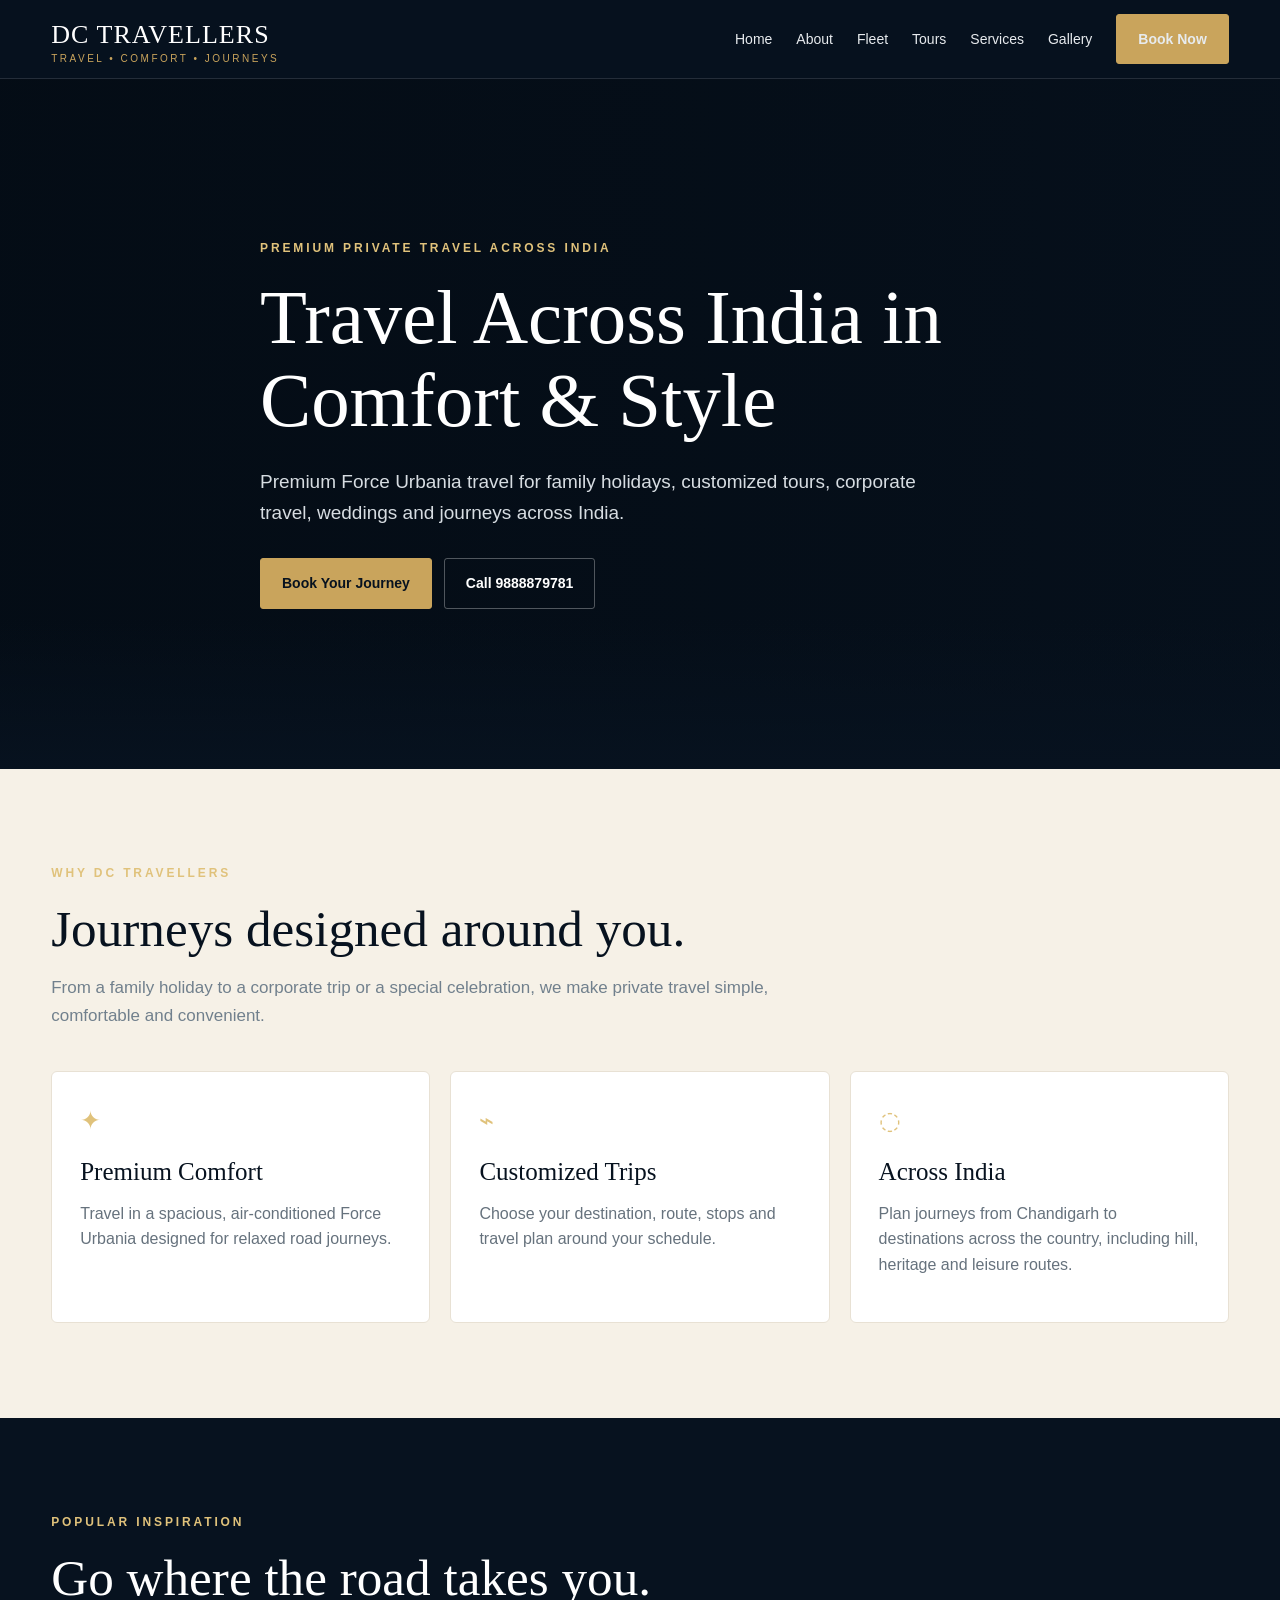
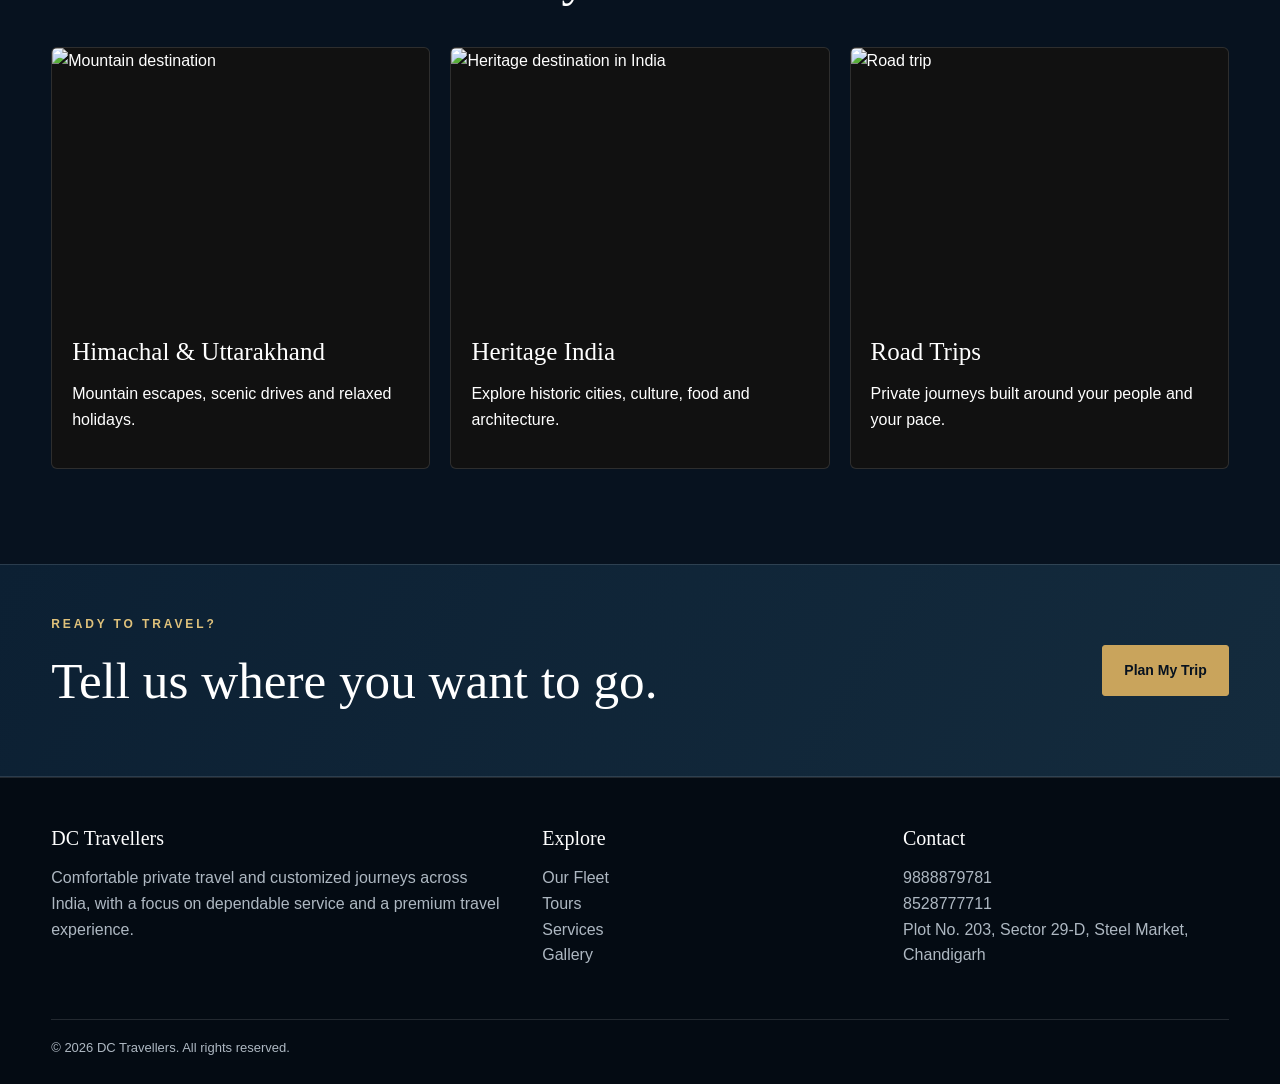
==== index.html @ d395c12d "Add files via upload upload dc travellers website" ====
<!doctype html><html lang="en"><head>
<meta charset="utf-8"><meta name="viewport" content="width=device-width,initial-scale=1">
<title>DC Travellers | Travel Across India in Comfort & Style</title><meta name="description" content="Premium Force Urbania travel for family holidays, customized tours, corporate travel, weddings and journeys across India.">
<meta name="theme-color" content="#07121f"><link rel="stylesheet" href="style.css">
<script type="application/ld+json">{"@context": "https://schema.org", "@type": "TravelAgency", "name": "DC Travellers", "url": "https://dctravellers.in", "telephone": "+91-9888879781", "address": {"@type": "PostalAddress", "streetAddress": "Plot No. 203, Sector 29-D, Steel Market", "addressLocality": "Chandigarh", "addressCountry": "IN"}}</script></head><body>

<header class="site-header"><div class="container nav">
<a class="logo" href="index.html">DC TRAVELLERS<span>TRAVEL • COMFORT • JOURNEYS</span></a>
<button class="menu-btn" aria-label="Menu">☰</button>
<nav class="nav-links">
<a href="index.html">Home</a><a href="about.html">About</a><a href="fleet.html">Fleet</a>
<a href="tours.html">Tours</a><a href="services.html">Services</a><a href="gallery.html">Gallery</a><a href="book.html" class="btn btn-primary">Book Now</a>
</nav></div></header>

<section class="hero"><div class="container hero-content">
<div class="eyebrow">PREMIUM PRIVATE TRAVEL ACROSS INDIA</div>
<h1>Travel Across India in Comfort &amp; Style</h1>
<p class="lead">Premium Force Urbania travel for family holidays, customized tours, corporate travel, weddings and journeys across India.</p>
<div class="actions"><a class="btn btn-primary" href="book.html">Book Your Journey</a><a class="btn btn-ghost" href="tel:+919888879781">Call 9888879781</a></div>
</div></section>
<section class="section section-light"><div class="container"><div class="section-head"><div class="eyebrow">WHY DC TRAVELLERS</div><h2>Journeys designed around you.</h2><p>From a family holiday to a corporate trip or a special celebration, we make private travel simple, comfortable and convenient.</p></div>
<div class="grid"><div class="card card-light"><div class="icon">✦</div><h3>Premium Comfort</h3><p>Travel in a spacious, air-conditioned Force Urbania designed for relaxed road journeys.</p></div>
<div class="card card-light"><div class="icon">⌁</div><h3>Customized Trips</h3><p>Choose your destination, route, stops and travel plan around your schedule.</p></div>
<div class="card card-light"><div class="icon">◌</div><h3>Across India</h3><p>Plan journeys from Chandigarh to destinations across the country, including hill, heritage and leisure routes.</p></div></div></div></section>
<section class="section"><div class="container"><div class="section-head"><div class="eyebrow">POPULAR INSPIRATION</div><h2>Go where the road takes you.</h2></div>
<div class="grid">
<a class="image-card" href="tours.html"><img src="https://images.unsplash.com/photo-1464822759023-fed622ff2c3b?auto=format&fit=crop&w=1000&q=85" alt="Mountain destination"><div class="body"><h3>Himachal &amp; Uttarakhand</h3><p>Mountain escapes, scenic drives and relaxed holidays.</p></div></a>
<a class="image-card" href="tours.html"><img src="https://images.unsplash.com/photo-1524492412937-b28074a5d7da?auto=format&fit=crop&w=1000&q=85" alt="Heritage destination in India"><div class="body"><h3>Heritage India</h3><p>Explore historic cities, culture, food and architecture.</p></div></a>
<a class="image-card" href="tours.html"><img src="https://images.unsplash.com/photo-1500534623283-312aade485b7?auto=format&fit=crop&w=1000&q=85" alt="Road trip"><div class="body"><h3>Road Trips</h3><p>Private journeys built around your people and your pace.</p></div></a>
</div></div></section>
<section class="band"><div class="container band-inner"><div><div class="eyebrow">READY TO TRAVEL?</div><h2>Tell us where you want to go.</h2></div><a class="btn btn-primary" href="book.html">Plan My Trip</a></div></section>

<footer class="footer"><div class="container">
<div class="footer-grid">
<div><h3>DC Travellers</h3><p>Comfortable private travel and customized journeys across India, with a focus on dependable service and a premium travel experience.</p></div>
<div><h3>Explore</h3><p><a href="fleet.html">Our Fleet</a><br><a href="tours.html">Tours</a><br><a href="services.html">Services</a><br><a href="gallery.html">Gallery</a></p></div>
<div><h3>Contact</h3><p><a href="tel:+919888879781">9888879781</a><br><a href="tel:+918528777711">8528777711</a><br>Plot No. 203, Sector 29-D, Steel Market, Chandigarh</p></div>
</div><div class="copyright">© 2026 DC Travellers. All rights reserved.</div>
</div></footer>
<div class="mobile-cta"><a href="tel:+919888879781">Call Now</a><a href="https://wa.me/919888879781">WhatsApp</a></div>
<script src="script.js"></script></body></html>
---- style.css ----
:root{
  --navy:#07121f; --navy2:#0d1d2d; --gold:#c9a45c; --gold2:#e0c27b;
  --cream:#f6f1e7; --muted:#aeb8c2; --white:#fff; --line:rgba(255,255,255,.12);
  --max:1180px;
}
*{box-sizing:border-box}
html{scroll-behavior:smooth}
body{margin:0;font-family:Inter,Arial,sans-serif;background:var(--navy);color:var(--white);line-height:1.6}
a{color:inherit;text-decoration:none}
img{max-width:100%;display:block}
.container{width:min(var(--max),92%);margin:auto}
.site-header{position:sticky;top:0;z-index:50;background:rgba(7,18,31,.94);backdrop-filter:blur(12px);border-bottom:1px solid var(--line)}
.nav{height:78px;display:flex;align-items:center;justify-content:space-between;gap:30px}
.logo{font-family:Georgia,serif;font-size:26px;letter-spacing:.04em}
.logo span{display:block;font:10px Inter,Arial,sans-serif;letter-spacing:.25em;color:var(--gold);margin-top:-3px}
.nav-links{display:flex;gap:24px;align-items:center;font-size:14px}
.nav-links a{color:#e7ebee}.nav-links a:hover,.nav-links a.active{color:var(--gold2)}
.menu-btn{display:none;background:none;border:1px solid var(--line);color:#fff;padding:8px 10px;border-radius:8px}
.btn{display:inline-flex;align-items:center;justify-content:center;gap:8px;padding:13px 21px;border-radius:3px;font-weight:700;font-size:14px;transition:.2s;border:1px solid var(--gold)}
.btn-primary{background:var(--gold);color:#07121f}.btn-primary:hover{background:var(--gold2)}
.btn-ghost{color:#fff;border-color:rgba(255,255,255,.3)}.btn-ghost:hover{border-color:var(--gold);color:var(--gold2)}
.hero{min-height:690px;display:flex;align-items:center;position:relative;overflow:hidden;background:
linear-gradient(90deg,rgba(4,12,21,.94) 0%,rgba(4,12,21,.72) 48%,rgba(4,12,21,.38) 100%),
url('https://images.unsplash.com/photo-1469474968028-56623f02e42e?auto=format&fit=crop&w=1900&q=85') center/cover}
.hero:after{content:"";position:absolute;inset:auto 0 0;height:150px;background:linear-gradient(transparent,var(--navy))}
.hero-content{position:relative;z-index:2;max-width:760px;padding:90px 0}
.eyebrow{color:var(--gold2);font-size:12px;font-weight:800;letter-spacing:.24em;margin-bottom:18px}
h1,h2,h3{font-family:Georgia,'Times New Roman',serif;font-weight:500;line-height:1.08}
h1{font-size:clamp(46px,6vw,82px);margin:0 0 25px}
h2{font-size:clamp(34px,4vw,52px);margin:0 0 18px}
h3{font-size:25px;margin:0 0 10px}
.lead{font-size:19px;color:#d7dde2;max-width:680px}
.actions{display:flex;gap:12px;flex-wrap:wrap;margin-top:30px}
.section{padding:95px 0}
.section-light{background:var(--cream);color:var(--navy)}
.section-head{max-width:760px;margin-bottom:42px}
.section-head p{color:#71808d;font-size:17px}
.grid{display:grid;grid-template-columns:repeat(3,1fr);gap:20px}
.card{background:var(--navy2);border:1px solid var(--line);padding:28px;border-radius:6px}
.card-light{background:#fff;border:1px solid #e8e1d4;color:var(--navy)}
.icon{color:var(--gold2);font-size:25px;margin-bottom:18px}
.card p{color:#aeb8c2}.card-light p{color:#66727d}
.image-card{border-radius:6px;overflow:hidden;background:#111;border:1px solid var(--line)}
.image-card img{height:270px;width:100%;object-fit:cover}
.image-card .body{padding:20px}
.band{background:linear-gradient(120deg,#0c2033,#142b3d);padding:50px 0;border-top:1px solid var(--line);border-bottom:1px solid var(--line)}
.band-inner{display:flex;align-items:center;justify-content:space-between;gap:30px}
.stats{display:grid;grid-template-columns:repeat(3,1fr);gap:1px;background:var(--line);margin-top:35px}
.stat{background:var(--navy);padding:28px}.stat strong{font:32px Georgia,serif;color:var(--gold2);display:block}.stat span{color:var(--muted);font-size:13px}
.page-hero{padding:90px 0 85px;background:linear-gradient(180deg,#0e2234,var(--navy));border-bottom:1px solid var(--line)}
.page-hero p{max-width:760px;color:#b8c2cb;font-size:18px}
.gallery{display:grid;grid-template-columns:repeat(3,1fr);gap:16px}
.gallery img{height:300px;object-fit:cover;border-radius:5px;cursor:pointer;transition:.25s}.gallery img:hover{transform:scale(1.015)}
.form{display:grid;gap:15px;max-width:700px}
input,textarea,select{width:100%;padding:14px 15px;background:#fff;border:1px solid #d8d8d8;border-radius:4px;font:inherit;color:#111}
textarea{min-height:140px;resize:vertical}
.contact-grid{display:grid;grid-template-columns:1.1fr .9fr;gap:25px}
.contact-box{padding:30px;background:#fff;border:1px solid #e8e1d4;color:var(--navy);border-radius:6px}
.contact-item{padding:16px 0;border-bottom:1px solid #ece7dd}.contact-item:last-child{border-bottom:0}
.footer{padding:50px 0 25px;background:#040b13;border-top:1px solid var(--line);color:#aeb8c2}
.footer-grid{display:grid;grid-template-columns:1.4fr 1fr 1fr;gap:35px}
.footer h3{color:#fff;font-size:20px}.footer a:hover{color:var(--gold2)}
.copyright{border-top:1px solid var(--line);margin-top:35px;padding-top:18px;font-size:13px}
.mobile-cta{display:none}
@media(max-width:850px){
 .nav-links{display:none;position:absolute;left:0;right:0;top:78px;background:#07121f;padding:18px 4%;border-bottom:1px solid var(--line);flex-direction:column;align-items:flex-start}
 .nav-links.open{display:flex}.menu-btn{display:block}
 .hero{min-height:650px}.grid,.gallery{grid-template-columns:1fr 1fr}.contact-grid,.footer-grid{grid-template-columns:1fr}
 .band-inner{flex-direction:column;align-items:flex-start}
}
@media(max-width:560px){
 .grid,.gallery,.stats{grid-template-columns:1fr}.section{padding:70px 0}h1{font-size:48px}.hero-content{padding:70px 0}.lead{font-size:17px}
 .image-card img{height:230px}.mobile-cta{display:flex;position:fixed;bottom:0;left:0;right:0;z-index:60;background:#07121f;padding:9px;border-top:1px solid var(--line);gap:8px}.mobile-cta a{flex:1;text-align:center;padding:11px 5px;background:var(--gold);color:#07121f;font-weight:800;border-radius:4px;font-size:13px}
}
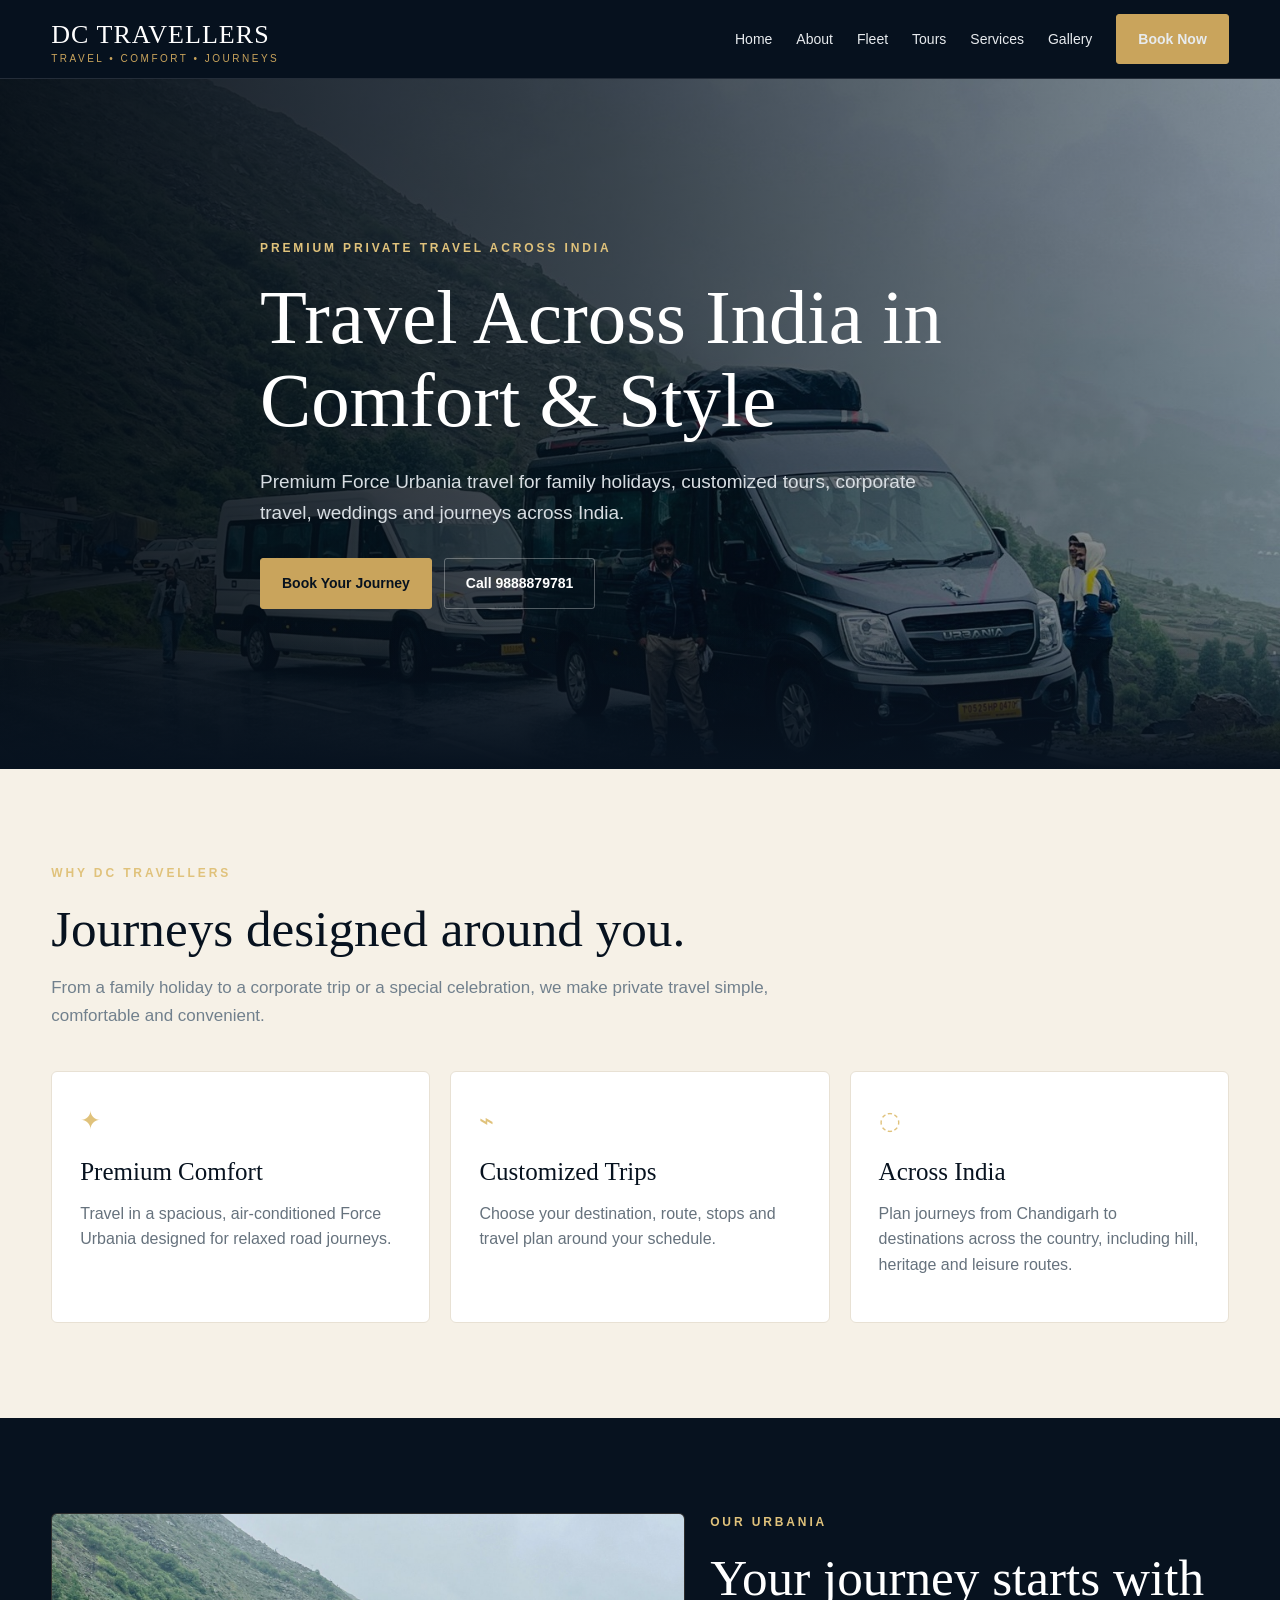
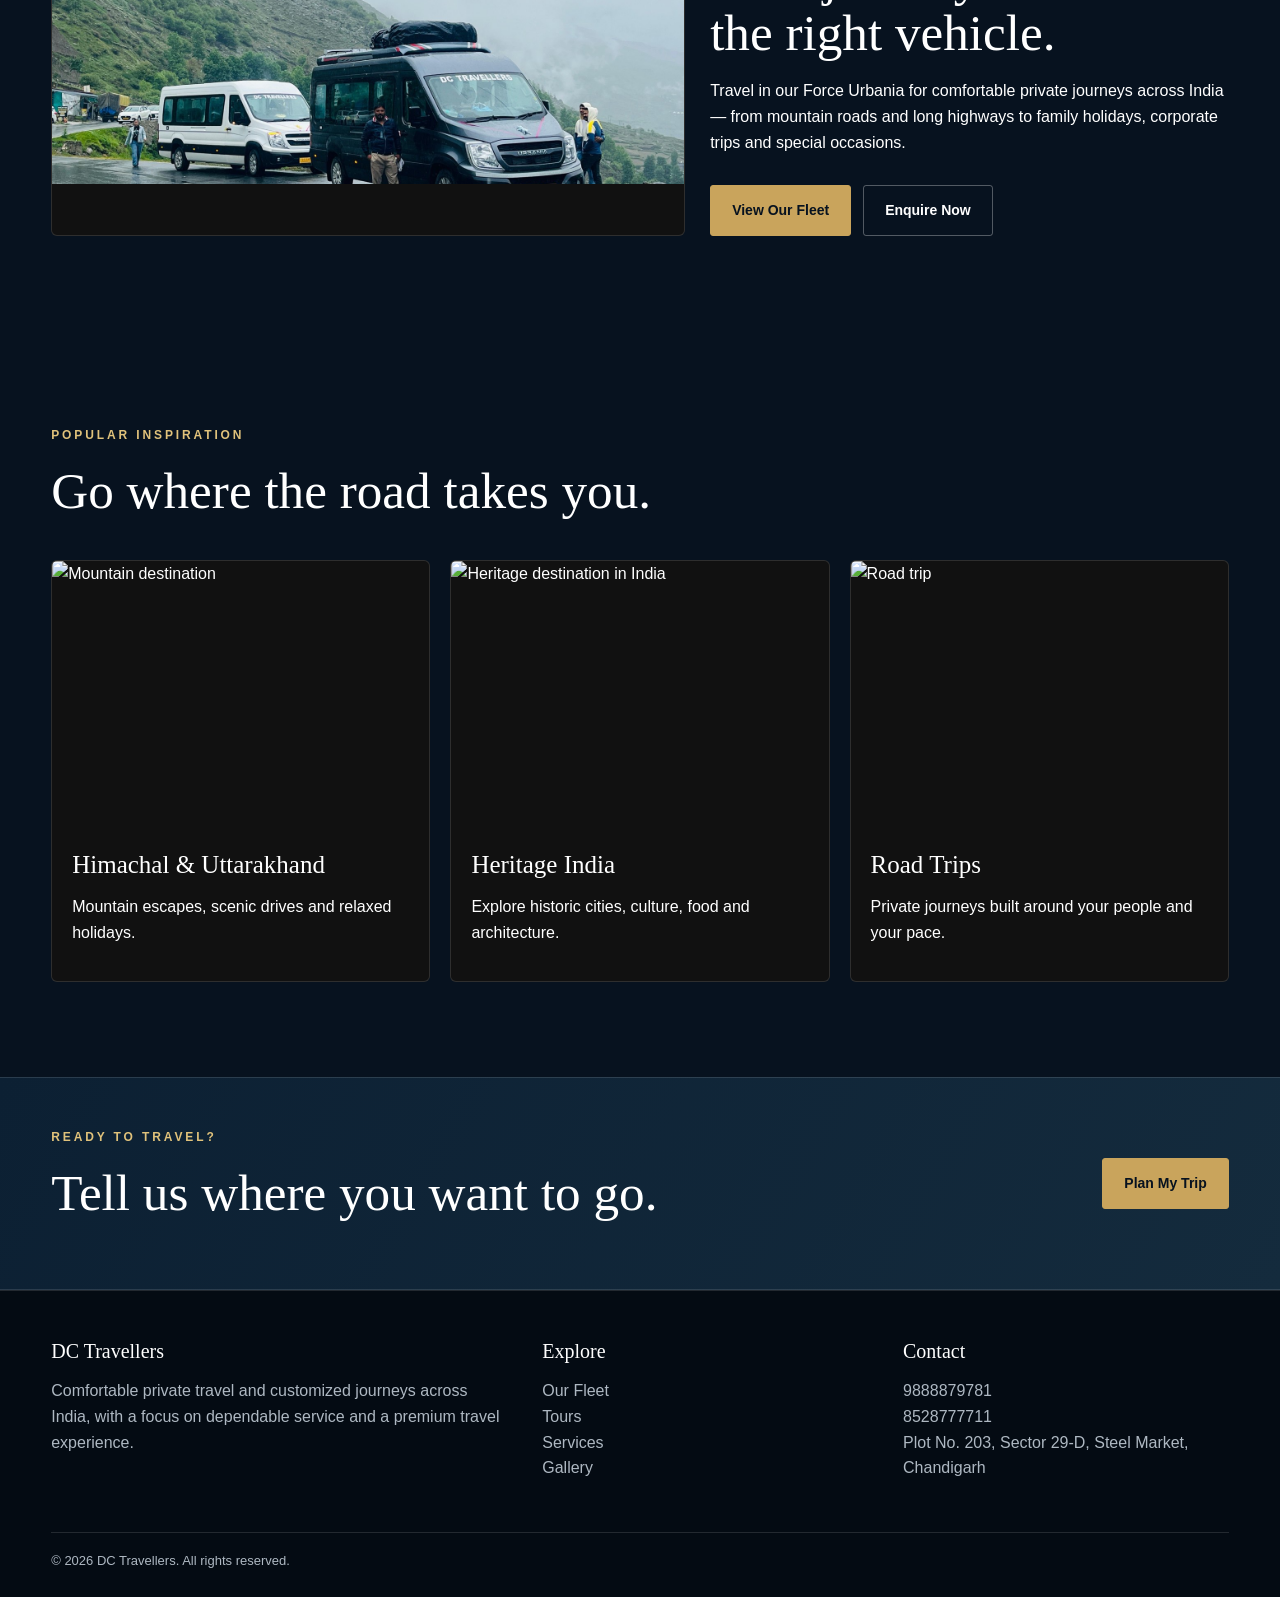
==== commit 1b612f50: "Add files via upload update website with dc travellers urbania photos" ====
--- a/index.html
+++ b/index.html
@@ -22,6 +22,7 @@
 <div class="grid"><div class="card card-light"><div class="icon">✦</div><h3>Premium Comfort</h3><p>Travel in a spacious, air-conditioned Force Urbania designed for relaxed road journeys.</p></div>
 <div class="card card-light"><div class="icon">⌁</div><h3>Customized Trips</h3><p>Choose your destination, route, stops and travel plan around your schedule.</p></div>
 <div class="card card-light"><div class="icon">◌</div><h3>Across India</h3><p>Plan journeys from Chandigarh to destinations across the country, including hill, heritage and leisure routes.</p></div></div></div></section>
+<section class="section"><div class="container"><div class="contact-grid"><div class="image-card"><img src="assets/urbania-mountain.jpg" alt="DC Travellers Urbania on a mountain journey"></div><div><div class="eyebrow">OUR URBANIA</div><h2>Your journey starts with the right vehicle.</h2><p>Travel in our Force Urbania for comfortable private journeys across India — from mountain roads and long highways to family holidays, corporate trips and special occasions.</p><div class="actions"><a class="btn btn-primary" href="fleet.html">View Our Fleet</a><a class="btn btn-ghost" href="book.html">Enquire Now</a></div></div></div></div></section>
 <section class="section"><div class="container"><div class="section-head"><div class="eyebrow">POPULAR INSPIRATION</div><h2>Go where the road takes you.</h2></div>
 <div class="grid">
 <a class="image-card" href="tours.html"><img src="https://images.unsplash.com/photo-1464822759023-fed622ff2c3b?auto=format&fit=crop&w=1000&q=85" alt="Mountain destination"><div class="body"><h3>Himachal &amp; Uttarakhand</h3><p>Mountain escapes, scenic drives and relaxed holidays.</p></div></a>
--- a/style.css
+++ b/style.css
@@ -22,7 +22,7 @@
 .btn-ghost{color:#fff;border-color:rgba(255,255,255,.3)}.btn-ghost:hover{border-color:var(--gold);color:var(--gold2)}
 .hero{min-height:690px;display:flex;align-items:center;position:relative;overflow:hidden;background:
 linear-gradient(90deg,rgba(4,12,21,.94) 0%,rgba(4,12,21,.72) 48%,rgba(4,12,21,.38) 100%),
-url('https://images.unsplash.com/photo-1469474968028-56623f02e42e?auto=format&fit=crop&w=1900&q=85') center/cover}
+url('assets/urbania-mountain.jpg') center/cover}
 .hero:after{content:"";position:absolute;inset:auto 0 0;height:150px;background:linear-gradient(transparent,var(--navy))}
 .hero-content{position:relative;z-index:2;max-width:760px;padding:90px 0}
 .eyebrow{color:var(--gold2);font-size:12px;font-weight:800;letter-spacing:.24em;margin-bottom:18px}
